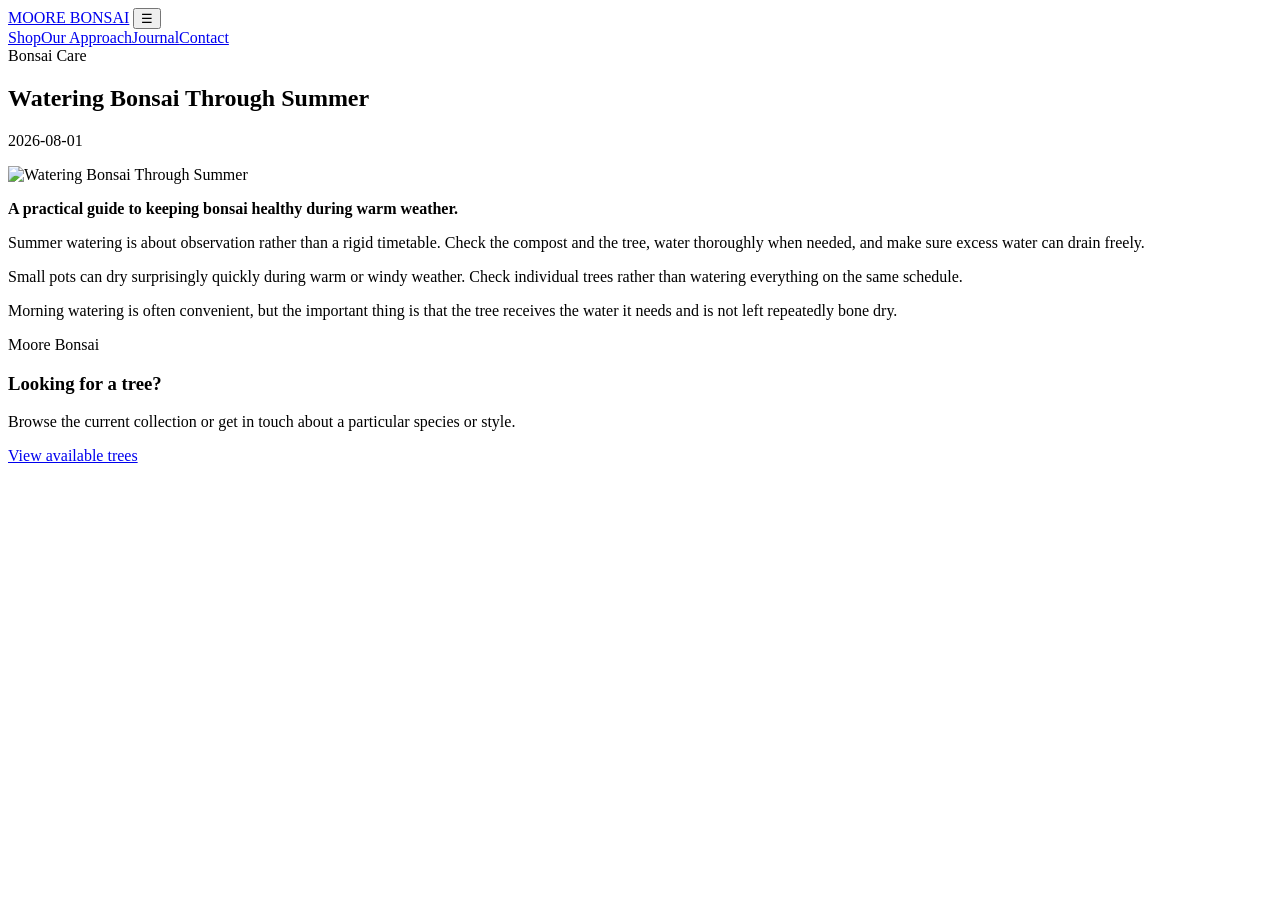
==== journal/watering-bonsai-through-summer/index.html @ 05f0d4b0 "Add files via upload" ====
<!doctype html><html lang="en-GB"><head>
<meta charset="utf-8"><meta name="viewport" content="width=device-width,initial-scale=1">
<title>Watering Bonsai Through Summer | Moore Bonsai</title><meta name="description" content="Practical UK bonsai watering advice for warm summer weather, including checking moisture, thorough watering and avoiding dry roots.">
<meta name="robots" content="index,follow"><link rel="canonical" href="../../journal/watering-bonsai-through-summer/">
<meta property="og:title" content="Watering Bonsai Through Summer | Moore Bonsai"><meta property="og:description" content="Practical UK bonsai watering advice for warm summer weather, including checking moisture, thorough watering and avoiding dry roots."><meta property="og:type" content="article"><meta property="og:image" content="../../images/journal/watering-bonsai.jpg">
<link rel="stylesheet" href="../css/style.css"><link rel="preconnect" href="https://fonts.googleapis.com"><link rel="preconnect" href="https://fonts.gstatic.com" crossorigin>
<link href="https://fonts.googleapis.com/css2?family=Cormorant+Garamond:wght@500;600;700&family=DM+Sans:wght@400;500;600&display=swap" rel="stylesheet">
<script type="application/ld+json">{"@context":"https://schema.org","@type":"Article","headline":"Watering Bonsai Through Summer","description":"A practical guide to keeping bonsai healthy during warm weather.","datePublished":"2026-08-01","image":["../../images/journal/watering-bonsai.jpg"],"author":{"@type":"Organization","name":"Moore Bonsai"}}</script>
</head><body><nav class="nav"><div class="wrap nav-in">
<a class="brand" href="../../">MOORE BONSAI</a>
<button class="menu" aria-label="Open menu">☰</button>
<div class="links"><a href="../../shop.html">Shop</a><a href="../../about.html">Our Approach</a><a href="../../journal.html">Journal</a><a href="../../contact.html">Contact</a></div>
</div></nav><main class="article"><div class="wrap article-layout"><article>
<div class="eyebrow">Bonsai Care</div><h1>Watering Bonsai Through Summer</h1><p class="muted">2026-08-01</p>
<img src="../../images/journal/watering-bonsai.jpg" alt="Watering Bonsai Through Summer"><div class="article-content"><p><strong>A practical guide to keeping bonsai healthy during warm weather.</strong></p><p>Summer watering is about observation rather than a rigid timetable. Check the compost and the tree, water thoroughly when needed, and make sure excess water can drain freely.</p><p>Small pots can dry surprisingly quickly during warm or windy weather. Check individual trees rather than watering everything on the same schedule.</p><p>Morning watering is often convenient, but the important thing is that the tree receives the water it needs and is not left repeatedly bone dry.</p></div>
</article><aside><div class="panel"><div class="eyebrow">Moore Bonsai</div><h3>Looking for a tree?</h3><p>Browse the current collection or get in touch about a particular species or style.</p><a class="btn" href="../../shop.html">View available trees</a></div></aside></div></main><script src="../../js/app.js"></script></body></html>
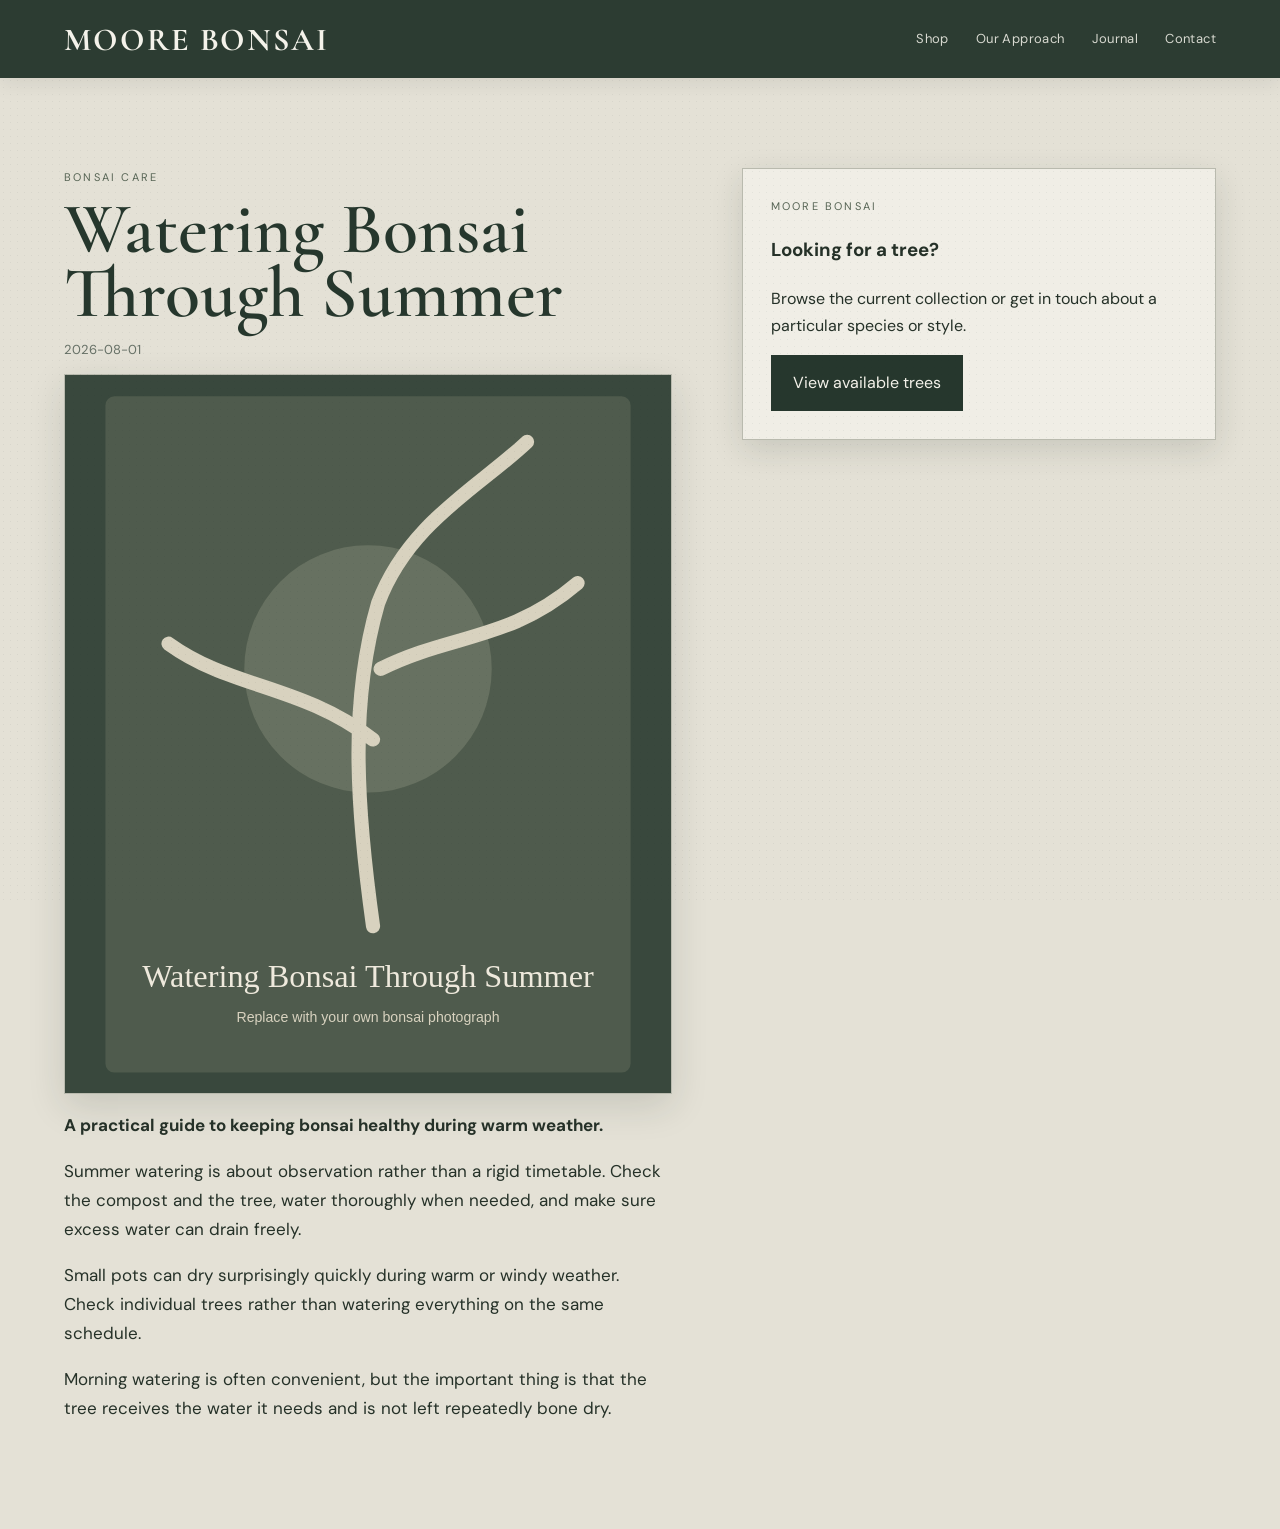
==== commit c6d7797b: "Add files via upload new version test for optimisation" ====
--- a/journal/watering-bonsai-through-summer/index.html
+++ b/journal/watering-bonsai-through-summer/index.html
@@ -2,15 +2,15 @@
 <meta charset="utf-8"><meta name="viewport" content="width=device-width,initial-scale=1">
 <title>Watering Bonsai Through Summer | Moore Bonsai</title><meta name="description" content="Practical UK bonsai watering advice for warm summer weather, including checking moisture, thorough watering and avoiding dry roots.">
 <meta name="robots" content="index,follow"><link rel="canonical" href="../../journal/watering-bonsai-through-summer/">
-<meta property="og:title" content="Watering Bonsai Through Summer | Moore Bonsai"><meta property="og:description" content="Practical UK bonsai watering advice for warm summer weather, including checking moisture, thorough watering and avoiding dry roots."><meta property="og:type" content="article"><meta property="og:image" content="../../images/journal/watering-bonsai.jpg">
-<link rel="stylesheet" href="../css/style.css"><link rel="preconnect" href="https://fonts.googleapis.com"><link rel="preconnect" href="https://fonts.gstatic.com" crossorigin>
+<meta property="og:title" content="Watering Bonsai Through Summer | Moore Bonsai"><meta property="og:description" content="Practical UK bonsai watering advice for warm summer weather, including checking moisture, thorough watering and avoiding dry roots."><meta property="og:type" content="article"><meta property="og:image" content="../../images/journal/watering-bonsai.svg">
+<link rel="stylesheet" href="../../css/style.css"><link rel="preconnect" href="https://fonts.googleapis.com"><link rel="preconnect" href="https://fonts.gstatic.com" crossorigin>
 <link href="https://fonts.googleapis.com/css2?family=Cormorant+Garamond:wght@500;600;700&family=DM+Sans:wght@400;500;600&display=swap" rel="stylesheet">
-<script type="application/ld+json">{"@context":"https://schema.org","@type":"Article","headline":"Watering Bonsai Through Summer","description":"A practical guide to keeping bonsai healthy during warm weather.","datePublished":"2026-08-01","image":["../../images/journal/watering-bonsai.jpg"],"author":{"@type":"Organization","name":"Moore Bonsai"}}</script>
+<script type="application/ld+json">{"@context":"https://schema.org","@type":"Article","headline":"Watering Bonsai Through Summer","description":"A practical guide to keeping bonsai healthy during warm weather.","datePublished":"2026-08-01","image":["../../images/journal/watering-bonsai.svg"],"author":{"@type":"Organization","name":"Moore Bonsai"}}</script>
 </head><body><nav class="nav"><div class="wrap nav-in">
 <a class="brand" href="../../">MOORE BONSAI</a>
 <button class="menu" aria-label="Open menu">☰</button>
 <div class="links"><a href="../../shop.html">Shop</a><a href="../../about.html">Our Approach</a><a href="../../journal.html">Journal</a><a href="../../contact.html">Contact</a></div>
 </div></nav><main class="article"><div class="wrap article-layout"><article>
 <div class="eyebrow">Bonsai Care</div><h1>Watering Bonsai Through Summer</h1><p class="muted">2026-08-01</p>
-<img src="../../images/journal/watering-bonsai.jpg" alt="Watering Bonsai Through Summer"><div class="article-content"><p><strong>A practical guide to keeping bonsai healthy during warm weather.</strong></p><p>Summer watering is about observation rather than a rigid timetable. Check the compost and the tree, water thoroughly when needed, and make sure excess water can drain freely.</p><p>Small pots can dry surprisingly quickly during warm or windy weather. Check individual trees rather than watering everything on the same schedule.</p><p>Morning watering is often convenient, but the important thing is that the tree receives the water it needs and is not left repeatedly bone dry.</p></div>
+<img src="../../images/journal/watering-bonsai.svg" alt="Watering Bonsai Through Summer"><div class="article-content"><p><strong>A practical guide to keeping bonsai healthy during warm weather.</strong></p><p>Summer watering is about observation rather than a rigid timetable. Check the compost and the tree, water thoroughly when needed, and make sure excess water can drain freely.</p><p>Small pots can dry surprisingly quickly during warm or windy weather. Check individual trees rather than watering everything on the same schedule.</p><p>Morning watering is often convenient, but the important thing is that the tree receives the water it needs and is not left repeatedly bone dry.</p></div>
 </article><aside><div class="panel"><div class="eyebrow">Moore Bonsai</div><h3>Looking for a tree?</h3><p>Browse the current collection or get in touch about a particular species or style.</p><a class="btn" href="../../shop.html">View available trees</a></div></aside></div></main><script src="../../js/app.js"></script></body></html>
--- a/css/style.css
+++ b/css/style.css
@@ -0,0 +1 @@
+:root{--forest:#26372d;--forest2:#31453a;--moss:#566454;--khaki:#8a8a72;--sage:#a8ad9c;--cream:#d9d5c5;--paper:#e4e1d6;--paper2:#d6d5c9;--ink:#253128;--muted:#667066;--line:#b9baae;--white:#f4f2ea;--shadow:rgba(31,43,35,.14)}*{box-sizing:border-box}html{scroll-behavior:smooth}body{margin:0;background:var(--paper);color:var(--ink);font:400 16px/1.7 "DM Sans",sans-serif}body:before{content:"";position:fixed;inset:0;pointer-events:none;opacity:.06;background-image:radial-gradient(#26372d .7px,transparent .7px);background-size:7px 7px}a{text-decoration:none;color:inherit}img{max-width:100%;display:block}.wrap{width:min(1180px,90vw);margin:auto}.nav{position:sticky;top:0;z-index:20;background:rgba(38,55,45,.97);color:var(--white);box-shadow:0 5px 20px rgba(0,0,0,.08)}.nav-in{height:78px;display:flex;align-items:center;justify-content:space-between}.brand{font:700 32px "Cormorant Garamond";letter-spacing:.06em}.links{display:flex;gap:27px;font-size:13px;letter-spacing:.03em}.links a{opacity:.86}.links a:hover{opacity:1;color:var(--cream)}.menu{display:none;border:0;background:none;color:var(--white);font-size:22px}.hero{min-height:78vh;background:linear-gradient(90deg,rgba(20,35,27,.92),rgba(38,55,45,.35)),url("../images/products/japanese-black-pine.svg") center/cover;color:var(--white);display:flex;align-items:end}.hero-in{padding:120px 0 85px;max-width:800px}.eyebrow{text-transform:uppercase;letter-spacing:.2em;font-size:11px;color:var(--moss)}.hero .eyebrow{color:var(--cream)}.hero h1{font:600 clamp(58px,8vw,108px)/.84 "Cormorant Garamond";margin:18px 0 24px}.hero p{font-size:18px;max-width:580px;color:#eeeadd}.hero-actions{display:flex;gap:22px;align-items:center;flex-wrap:wrap}.btn{display:inline-block;padding:13px 21px;background:var(--forest);color:var(--white);border:1px solid var(--forest);cursor:pointer;transition:.2s}.btn:hover{background:var(--forest2);transform:translateY(-1px)}.btn.alt{background:var(--cream);color:var(--forest);border-color:var(--cream)}.text-link{border-bottom:1px solid #ffffff88;padding-bottom:3px}section{padding:95px 0}.head{display:flex;justify-content:space-between;gap:30px;align-items:end;margin-bottom:40px}.head h2,.article h1{font:600 60px/.9 "Cormorant Garamond";margin:10px 0;color:var(--forest)}.head p{max-width:480px;color:var(--muted)}.grid{display:grid;grid-template-columns:repeat(3,1fr);gap:22px}.product{background:rgba(244,242,234,.72);border:1px solid var(--line);transition:transform .25s,box-shadow .25s;overflow:hidden}.product:hover{transform:translateY(-4px);box-shadow:0 18px 40px var(--shadow)}.product img{width:100%;aspect-ratio:4/5;object-fit:cover;background:var(--sage)}.body{padding:21px}.body h3{font:600 30px "Cormorant Garamond";margin:7px 0;color:var(--forest)}.body h3 a:hover{color:var(--moss)}.muted{color:var(--muted);font-size:13px}.price{font-weight:600;color:var(--forest);margin:13px 0}.story{background:var(--forest);color:var(--white)}.story .eyebrow{color:var(--cream)}.story-grid{display:grid;grid-template-columns:1fr 1fr;gap:70px;align-items:center}.story-img{min-height:600px;background:url("../images/products/shimpaku-juniper.svg") center/cover}.story h2{font:600 64px/.92 "Cormorant Garamond";margin:15px 0 25px;color:var(--white)}.story p{color:#d8ded7}.gallery{display:grid;grid-template-columns:1.2fr .8fr .9fr;grid-auto-rows:230px;gap:10px}.gallery img{width:100%;height:100%;object-fit:cover}.tall{grid-row:span 2}.wide{grid-column:span 2}.article{padding:90px 0}.article-layout{display:grid;grid-template-columns:1fr .78fr;gap:70px;align-items:start}.article-layout>div>img,.article-layout article>img{width:100%;max-height:720px;object-fit:cover;border:1px solid var(--line);box-shadow:0 12px 35px var(--shadow)}.article-layout h1{font-size:72px}.article-content{font-size:17px}.panel{background:rgba(244,242,234,.8);border:1px solid var(--line);padding:28px;box-shadow:0 10px 30px var(--shadow)}.contact-grid{display:grid;grid-template-columns:.8fr 1.2fr;gap:80px}.form{display:grid;gap:12px}.form input,.form textarea,.form select{padding:14px;border:1px solid var(--line);background:rgba(244,242,234,.85);color:var(--ink);font:inherit}.form textarea{min-height:180px}.note{font-size:13px;color:var(--muted)}.filters{display:flex;gap:8px;align-items:center;flex-wrap:wrap;margin-bottom:28px}.filter,.filters select{padding:10px 14px;border:1px solid var(--line);background:rgba(244,242,234,.8);color:var(--ink);cursor:pointer;font:inherit}.filter.active{background:var(--forest);color:var(--white);border-color:var(--forest)}.breadcrumb{font-size:12px;color:var(--muted);margin-bottom:20px}.detail-meta{display:grid;grid-template-columns:repeat(2,1fr);gap:10px;margin:25px 0}.meta-box{background:var(--paper2);border:1px solid var(--line);padding:13px}.meta-box strong{display:block;color:var(--forest)}@media(max-width:800px){.links{display:none}.menu{display:block}.nav-in.open .links{display:flex;position:absolute;top:78px;left:0;right:0;background:var(--forest);padding:20px;flex-direction:column;border-bottom:1px solid #ffffff22}.grid,.story-grid,.contact-grid,.article-layout{grid-template-columns:1fr}.head{display:block}.head h2,.article h1{font-size:50px;margin-bottom:20px}.gallery{grid-template-columns:1fr 1fr}.wide{grid-column:span 2}.hero{min-height:72vh}.hero-in{padding:90px 0 65px}.article-layout{gap:35px}.article-layout h1{font-size:56px}}
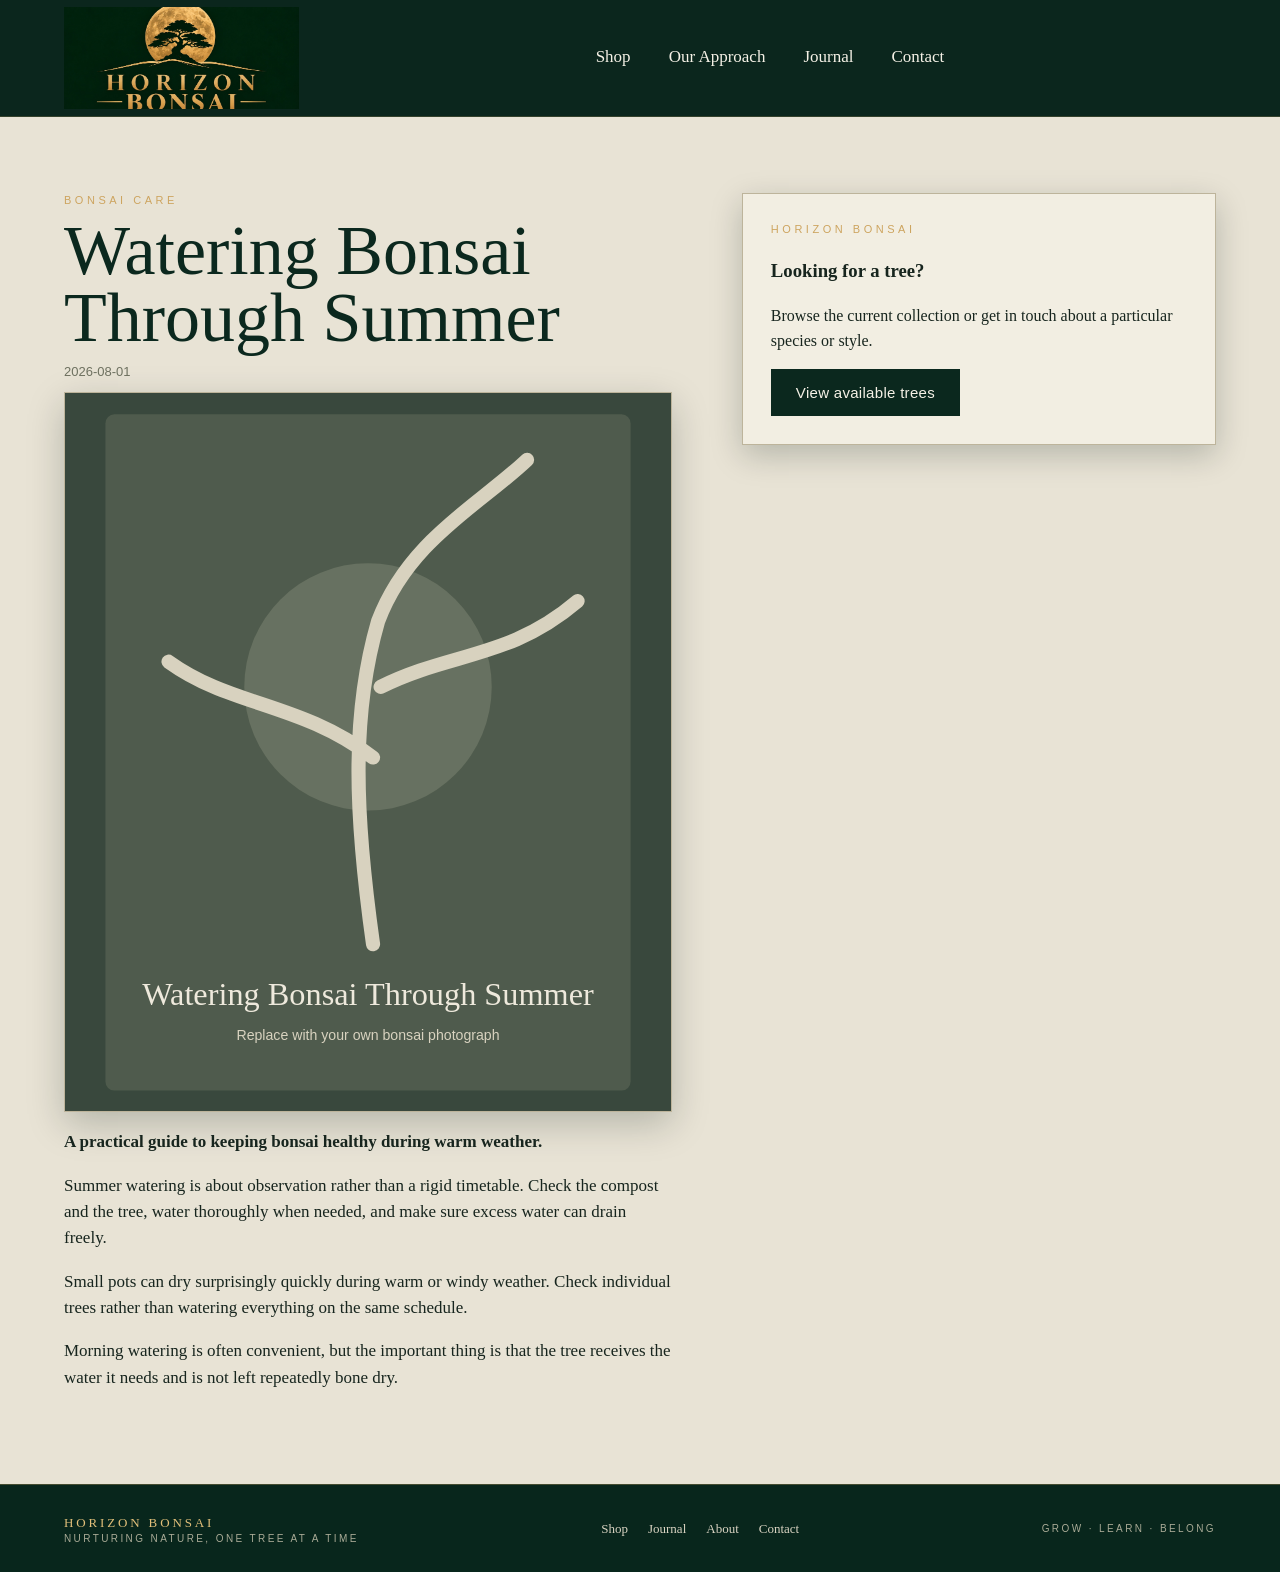
==== commit 13621a61: "Horizon Bonsai Update changing over to new branding and images" ====
--- a/journal/watering-bonsai-through-summer/index.html
+++ b/journal/watering-bonsai-through-summer/index.html
@@ -1,16 +1,17 @@
 <!doctype html><html lang="en-GB"><head>
 <meta charset="utf-8"><meta name="viewport" content="width=device-width,initial-scale=1">
-<title>Watering Bonsai Through Summer | Moore Bonsai</title><meta name="description" content="Practical UK bonsai watering advice for warm summer weather, including checking moisture, thorough watering and avoiding dry roots.">
+<title>Watering Bonsai Through Summer | Horizon Bonsai</title><meta name="description" content="Practical UK bonsai watering advice for warm summer weather, including checking moisture, thorough watering and avoiding dry roots.">
 <meta name="robots" content="index,follow"><link rel="canonical" href="../../journal/watering-bonsai-through-summer/">
-<meta property="og:title" content="Watering Bonsai Through Summer | Moore Bonsai"><meta property="og:description" content="Practical UK bonsai watering advice for warm summer weather, including checking moisture, thorough watering and avoiding dry roots."><meta property="og:type" content="article"><meta property="og:image" content="../../images/journal/watering-bonsai.svg">
+<meta property="og:title" content="Watering Bonsai Through Summer | Horizon Bonsai"><meta property="og:description" content="Practical UK bonsai watering advice for warm summer weather, including checking moisture, thorough watering and avoiding dry roots."><meta property="og:type" content="article"><meta property="og:image" content="../../images/journal/watering-bonsai.svg">
 <link rel="stylesheet" href="../../css/style.css"><link rel="preconnect" href="https://fonts.googleapis.com"><link rel="preconnect" href="https://fonts.gstatic.com" crossorigin>
 <link href="https://fonts.googleapis.com/css2?family=Cormorant+Garamond:wght@500;600;700&family=DM+Sans:wght@400;500;600&display=swap" rel="stylesheet">
-<script type="application/ld+json">{"@context":"https://schema.org","@type":"Article","headline":"Watering Bonsai Through Summer","description":"A practical guide to keeping bonsai healthy during warm weather.","datePublished":"2026-08-01","image":["../../images/journal/watering-bonsai.svg"],"author":{"@type":"Organization","name":"Moore Bonsai"}}</script>
+<script type="application/ld+json">{"@context":"https://schema.org","@type":"Article","headline":"Watering Bonsai Through Summer","description":"A practical guide to keeping bonsai healthy during warm weather.","datePublished":"2026-08-01","image":["../../images/journal/watering-bonsai.svg"],"author":{"@type":"Organization","name":"Horizon Bonsai"}}</script>
+<link rel="icon" type="image/jpeg" href="../../images/horizon-bonsai-logo.jpg">
 </head><body><nav class="nav"><div class="wrap nav-in">
-<a class="brand" href="../../">MOORE BONSAI</a>
+<a class="brand" href="../../"><img src="../../images/horizon-bonsai-logo.jpg" alt="Horizon Bonsai"></a>
 <button class="menu" aria-label="Open menu">☰</button>
 <div class="links"><a href="../../shop.html">Shop</a><a href="../../about.html">Our Approach</a><a href="../../journal.html">Journal</a><a href="../../contact.html">Contact</a></div>
 </div></nav><main class="article"><div class="wrap article-layout"><article>
 <div class="eyebrow">Bonsai Care</div><h1>Watering Bonsai Through Summer</h1><p class="muted">2026-08-01</p>
 <img src="../../images/journal/watering-bonsai.svg" alt="Watering Bonsai Through Summer"><div class="article-content"><p><strong>A practical guide to keeping bonsai healthy during warm weather.</strong></p><p>Summer watering is about observation rather than a rigid timetable. Check the compost and the tree, water thoroughly when needed, and make sure excess water can drain freely.</p><p>Small pots can dry surprisingly quickly during warm or windy weather. Check individual trees rather than watering everything on the same schedule.</p><p>Morning watering is often convenient, but the important thing is that the tree receives the water it needs and is not left repeatedly bone dry.</p></div>
-</article><aside><div class="panel"><div class="eyebrow">Moore Bonsai</div><h3>Looking for a tree?</h3><p>Browse the current collection or get in touch about a particular species or style.</p><a class="btn" href="../../shop.html">View available trees</a></div></aside></div></main><script src="../../js/app.js"></script></body></html>+</article><aside><div class="panel"><div class="eyebrow">Horizon Bonsai</div><h3>Looking for a tree?</h3><p>Browse the current collection or get in touch about a particular species or style.</p><a class="btn" href="../../shop.html">View available trees</a></div></aside></div></main><script src="../../js/app.js"></script><footer class="footer"><div class="wrap footer-in"><div><div class="footer-brand">HORIZON BONSAI</div><div class="footer-tag">NURTURING NATURE, ONE TREE AT A TIME</div></div><div class="footer-links"><a href="../../shop.html">Shop</a><a href="../../journal.html">Journal</a><a href="../../about.html">About</a><a href="../../contact.html">Contact</a></div><div class="footer-tag">GROW · LEARN · BELONG</div></div></footer></body></html>
--- a/css/style.css
+++ b/css/style.css
@@ -1 +1,10 @@
-:root{--forest:#26372d;--forest2:#31453a;--moss:#566454;--khaki:#8a8a72;--sage:#a8ad9c;--cream:#d9d5c5;--paper:#e4e1d6;--paper2:#d6d5c9;--ink:#253128;--muted:#667066;--line:#b9baae;--white:#f4f2ea;--shadow:rgba(31,43,35,.14)}*{box-sizing:border-box}html{scroll-behavior:smooth}body{margin:0;background:var(--paper);color:var(--ink);font:400 16px/1.7 "DM Sans",sans-serif}body:before{content:"";position:fixed;inset:0;pointer-events:none;opacity:.06;background-image:radial-gradient(#26372d .7px,transparent .7px);background-size:7px 7px}a{text-decoration:none;color:inherit}img{max-width:100%;display:block}.wrap{width:min(1180px,90vw);margin:auto}.nav{position:sticky;top:0;z-index:20;background:rgba(38,55,45,.97);color:var(--white);box-shadow:0 5px 20px rgba(0,0,0,.08)}.nav-in{height:78px;display:flex;align-items:center;justify-content:space-between}.brand{font:700 32px "Cormorant Garamond";letter-spacing:.06em}.links{display:flex;gap:27px;font-size:13px;letter-spacing:.03em}.links a{opacity:.86}.links a:hover{opacity:1;color:var(--cream)}.menu{display:none;border:0;background:none;color:var(--white);font-size:22px}.hero{min-height:78vh;background:linear-gradient(90deg,rgba(20,35,27,.92),rgba(38,55,45,.35)),url("../images/products/japanese-black-pine.svg") center/cover;color:var(--white);display:flex;align-items:end}.hero-in{padding:120px 0 85px;max-width:800px}.eyebrow{text-transform:uppercase;letter-spacing:.2em;font-size:11px;color:var(--moss)}.hero .eyebrow{color:var(--cream)}.hero h1{font:600 clamp(58px,8vw,108px)/.84 "Cormorant Garamond";margin:18px 0 24px}.hero p{font-size:18px;max-width:580px;color:#eeeadd}.hero-actions{display:flex;gap:22px;align-items:center;flex-wrap:wrap}.btn{display:inline-block;padding:13px 21px;background:var(--forest);color:var(--white);border:1px solid var(--forest);cursor:pointer;transition:.2s}.btn:hover{background:var(--forest2);transform:translateY(-1px)}.btn.alt{background:var(--cream);color:var(--forest);border-color:var(--cream)}.text-link{border-bottom:1px solid #ffffff88;padding-bottom:3px}section{padding:95px 0}.head{display:flex;justify-content:space-between;gap:30px;align-items:end;margin-bottom:40px}.head h2,.article h1{font:600 60px/.9 "Cormorant Garamond";margin:10px 0;color:var(--forest)}.head p{max-width:480px;color:var(--muted)}.grid{display:grid;grid-template-columns:repeat(3,1fr);gap:22px}.product{background:rgba(244,242,234,.72);border:1px solid var(--line);transition:transform .25s,box-shadow .25s;overflow:hidden}.product:hover{transform:translateY(-4px);box-shadow:0 18px 40px var(--shadow)}.product img{width:100%;aspect-ratio:4/5;object-fit:cover;background:var(--sage)}.body{padding:21px}.body h3{font:600 30px "Cormorant Garamond";margin:7px 0;color:var(--forest)}.body h3 a:hover{color:var(--moss)}.muted{color:var(--muted);font-size:13px}.price{font-weight:600;color:var(--forest);margin:13px 0}.story{background:var(--forest);color:var(--white)}.story .eyebrow{color:var(--cream)}.story-grid{display:grid;grid-template-columns:1fr 1fr;gap:70px;align-items:center}.story-img{min-height:600px;background:url("../images/products/shimpaku-juniper.svg") center/cover}.story h2{font:600 64px/.92 "Cormorant Garamond";margin:15px 0 25px;color:var(--white)}.story p{color:#d8ded7}.gallery{display:grid;grid-template-columns:1.2fr .8fr .9fr;grid-auto-rows:230px;gap:10px}.gallery img{width:100%;height:100%;object-fit:cover}.tall{grid-row:span 2}.wide{grid-column:span 2}.article{padding:90px 0}.article-layout{display:grid;grid-template-columns:1fr .78fr;gap:70px;align-items:start}.article-layout>div>img,.article-layout article>img{width:100%;max-height:720px;object-fit:cover;border:1px solid var(--line);box-shadow:0 12px 35px var(--shadow)}.article-layout h1{font-size:72px}.article-content{font-size:17px}.panel{background:rgba(244,242,234,.8);border:1px solid var(--line);padding:28px;box-shadow:0 10px 30px var(--shadow)}.contact-grid{display:grid;grid-template-columns:.8fr 1.2fr;gap:80px}.form{display:grid;gap:12px}.form input,.form textarea,.form select{padding:14px;border:1px solid var(--line);background:rgba(244,242,234,.85);color:var(--ink);font:inherit}.form textarea{min-height:180px}.note{font-size:13px;color:var(--muted)}.filters{display:flex;gap:8px;align-items:center;flex-wrap:wrap;margin-bottom:28px}.filter,.filters select{padding:10px 14px;border:1px solid var(--line);background:rgba(244,242,234,.8);color:var(--ink);cursor:pointer;font:inherit}.filter.active{background:var(--forest);color:var(--white);border-color:var(--forest)}.breadcrumb{font-size:12px;color:var(--muted);margin-bottom:20px}.detail-meta{display:grid;grid-template-columns:repeat(2,1fr);gap:10px;margin:25px 0}.meta-box{background:var(--paper2);border:1px solid var(--line);padding:13px}.meta-box strong{display:block;color:var(--forest)}@media(max-width:800px){.links{display:none}.menu{display:block}.nav-in.open .links{display:flex;position:absolute;top:78px;left:0;right:0;background:var(--forest);padding:20px;flex-direction:column;border-bottom:1px solid #ffffff22}.grid,.story-grid,.contact-grid,.article-layout{grid-template-columns:1fr}.head{display:block}.head h2,.article h1{font-size:50px;margin-bottom:20px}.gallery{grid-template-columns:1fr 1fr}.wide{grid-column:span 2}.hero{min-height:72vh}.hero-in{padding:90px 0 65px}.article-layout{gap:35px}.article-layout h1{font-size:56px}}+:root{--green:#0b281e;--green2:#123629;--green3:#244536;--gold:#cda45f;--gold2:#e1bf7a;--paper:#e8e3d5;--paper2:#dcd5c3;--ink:#17251e;--muted:#6d705f;--line:#bdb49b;--white:#f5f1e6;--shadow:rgba(6,25,18,.22)}
+*{box-sizing:border-box}html{scroll-behavior:smooth}body{margin:0;background:var(--paper);color:var(--ink);font:400 16px/1.55 Georgia,"Times New Roman",serif}body:before{content:"";position:fixed;inset:0;pointer-events:none;opacity:.07;background-image:radial-gradient(#173428 .6px,transparent .6px);background-size:6px 6px}a{text-decoration:none;color:inherit}img{max-width:100%;display:block}.wrap{width:min(1360px,90vw);margin:auto}.eyebrow{text-transform:uppercase;letter-spacing:.32em;font:500 11px/1.4 Arial,sans-serif;color:var(--gold)}
+.nav{position:sticky;top:0;z-index:30;background:rgba(8,35,26,.985);color:var(--white);border-bottom:1px solid rgba(205,164,95,.22)}.nav-in{min-height:116px;display:grid;grid-template-columns:260px 1fr auto;gap:38px;align-items:center}.brand{display:flex;align-items:center}.brand img{width:235px;height:102px;object-fit:cover;object-position:center;border:0}.links{display:flex;justify-content:center;gap:38px;align-items:center;font-size:17px}.links a{padding:12px 0;border-bottom:2px solid transparent}.links a:hover,.links a.active{color:var(--gold2);border-color:var(--gold2)}.nav-cta{border:1px solid var(--gold);padding:13px 23px;color:var(--white)}.nav-cta:hover{background:var(--gold);color:var(--green)}.menu{display:none;border:0;background:none;color:var(--white);font-size:26px}
+.hero{background:var(--green);color:var(--white);min-height:560px;position:relative;overflow:hidden}.hero:before{content:"";position:absolute;left:-90px;top:-80px;width:430px;height:430px;background:radial-gradient(circle,rgba(117,139,96,.20),transparent 68%);filter:blur(10px)}.hero-grid{width:min(1536px,100%);margin:auto;display:grid;grid-template-columns:47% 53%;min-height:560px}.hero-copy{padding:66px max(6vw,55px) 55px;align-self:center}.hero h1{font:500 clamp(55px,5vw,82px)/.92 Georgia,serif;letter-spacing:-.025em;margin:22px 0}.hero p{font-size:20px;line-height:1.5;max-width:650px;color:#ded9ca}.hero-actions{display:flex;gap:25px;align-items:center;margin:28px 0 34px;flex-wrap:wrap}.btn{display:inline-block;padding:14px 24px;background:var(--green);color:var(--white);border:1px solid var(--green);font:500 15px Arial,sans-serif;letter-spacing:.02em;cursor:pointer;transition:.2s}.btn:hover{transform:translateY(-2px);background:var(--green2)}.btn.gold{background:var(--gold);border-color:var(--gold);color:var(--green);font-family:Georgia,serif;font-size:17px}.btn.outline{background:transparent;border-color:var(--gold);color:var(--white)}.text-link{border-bottom:1px solid var(--gold);padding-bottom:4px}.hero-features{display:flex;gap:32px;color:#c8c4b4;font-size:14px}.hero-features span:before{content:"◆";color:var(--gold);font-size:9px;margin-right:9px}.hero-photo{background:linear-gradient(90deg,var(--green),transparent 28%),url('../images/horizon-hero.jpg') center/cover;min-height:560px;position:relative}.hero-quote{position:absolute;right:7%;bottom:48px;font-size:19px;font-style:italic;color:#e7dfcc;border-bottom:1px solid var(--gold);padding:0 0 20px 0}
+.quicklinks{background:var(--paper);border-bottom:1px solid var(--line)}.quick-grid{display:grid;grid-template-columns:repeat(4,1fr)}.quick-card{padding:34px 34px 31px;border-right:1px solid var(--line);min-height:210px}.quick-card:last-child{border-right:0}.quick-icon{font-size:32px;color:#667257}.quick-card h3{font-size:21px;margin:10px 0 6px}.quick-card p{margin:0 0 12px;color:#454c42}.quick-card a{border-bottom:1px solid #918667;padding-bottom:4px}
+section{padding:86px 0}.head{display:flex;justify-content:space-between;gap:30px;align-items:end;margin-bottom:38px}.head h1,.head h2,.article h1{font:500 58px/.95 Georgia,serif;margin:10px 0;color:var(--green)}.head p{max-width:500px;color:var(--muted)}.grid{display:grid;grid-template-columns:repeat(3,1fr);gap:22px}.product{background:rgba(245,241,230,.72);border:1px solid var(--line);transition:.25s;overflow:hidden}.product:hover{transform:translateY(-4px);box-shadow:0 18px 40px var(--shadow)}.product img{width:100%;aspect-ratio:4/5;object-fit:cover;background:#9ca38d}.body{padding:21px}.body h3{font:500 30px Georgia,serif;margin:7px 0;color:var(--green)}.muted{color:var(--muted);font:13px Arial,sans-serif}.price{font-weight:700;color:var(--green);margin:13px 0;font-family:Arial,sans-serif}.story{background:var(--green);color:var(--white)}.story .eyebrow{color:var(--gold2)}.story-grid{display:grid;grid-template-columns:1fr 1fr;gap:70px;align-items:center}.story-img{min-height:560px;background:url('../images/products/shimpaku-juniper.svg') center/cover;border:1px solid rgba(205,164,95,.25)}.story h2{font:500 62px/.95 Georgia,serif;margin:15px 0 25px;color:var(--white)}.story p{color:#d7d8cc}.gallery{display:grid;grid-template-columns:1.2fr .8fr .9fr;grid-auto-rows:230px;gap:10px}.gallery img{width:100%;height:100%;object-fit:cover}.tall{grid-row:span 2}.wide{grid-column:span 2}
+.article{padding:76px 0}.article-layout{display:grid;grid-template-columns:1fr .78fr;gap:70px;align-items:start}.article-layout>div>img,.article-layout article>img{width:100%;max-height:720px;object-fit:cover;border:1px solid var(--line);box-shadow:0 12px 35px var(--shadow)}.article-layout h1{font-size:70px}.article-content{font-size:17px}.panel{background:rgba(245,241,230,.82);border:1px solid var(--line);padding:28px;box-shadow:0 10px 30px var(--shadow)}.contact-grid{display:grid;grid-template-columns:.8fr 1.2fr;gap:80px}.form{display:grid;gap:12px}.form input,.form textarea,.form select{padding:14px;border:1px solid var(--line);background:rgba(245,241,230,.88);color:var(--ink);font:inherit}.form textarea{min-height:180px}.note{font-size:13px;color:var(--muted)}.filters{display:flex;gap:8px;align-items:center;flex-wrap:wrap;margin-bottom:28px}.filter,.filters select{padding:10px 14px;border:1px solid var(--line);background:rgba(245,241,230,.85);color:var(--ink);cursor:pointer;font:inherit}.filter.active{background:var(--green);color:var(--white);border-color:var(--green)}.breadcrumb{font-size:12px;color:var(--muted);margin-bottom:20px}.detail-meta{display:grid;grid-template-columns:repeat(2,1fr);gap:10px;margin:25px 0}.meta-box{background:var(--paper2);border:1px solid var(--line);padding:13px}.meta-box strong{display:block;color:var(--green)}
+.footer{background:#08261c;color:#d9d3c2;border-top:1px solid rgba(205,164,95,.3);padding:28px 0}.footer-in{display:flex;justify-content:space-between;align-items:center;gap:25px}.footer-brand{letter-spacing:.22em;color:var(--gold2);font-size:13px}.footer-tag{font:10px Arial,sans-serif;letter-spacing:.24em;color:#a9aa96}.footer-links{display:flex;gap:20px;font-size:13px}
+@media(max-width:980px){.nav-in{grid-template-columns:190px 1fr auto;min-height:92px}.brand img{width:175px;height:76px}.links{gap:18px}.nav-cta{display:none}.hero-grid{grid-template-columns:1fr}.hero-photo{min-height:430px}.quick-grid{grid-template-columns:1fr 1fr}.quick-card:nth-child(2){border-right:0}.grid{grid-template-columns:repeat(2,1fr)}}
+@media(max-width:720px){.nav-in{display:flex;min-height:82px}.brand img{width:150px;height:66px}.links{display:none}.menu{display:block;margin-left:auto}.nav-in.open .links{display:flex;position:absolute;top:82px;left:0;right:0;background:var(--green);padding:20px 5vw;flex-direction:column;align-items:flex-start;border-bottom:1px solid rgba(205,164,95,.3)}.hero-copy{padding:55px 6vw}.hero h1{font-size:54px}.hero-features{flex-direction:column;gap:8px}.hero-photo{min-height:350px}.quick-grid,.grid,.story-grid,.contact-grid,.article-layout{grid-template-columns:1fr}.quick-card{border-right:0;border-bottom:1px solid var(--line)}.head{display:block}.head h1,.head h2,.article h1{font-size:46px;margin-bottom:20px}.gallery{grid-template-columns:1fr 1fr}.wide{grid-column:span 2}.article-layout{gap:35px}.footer-in{align-items:flex-start;flex-direction:column}}
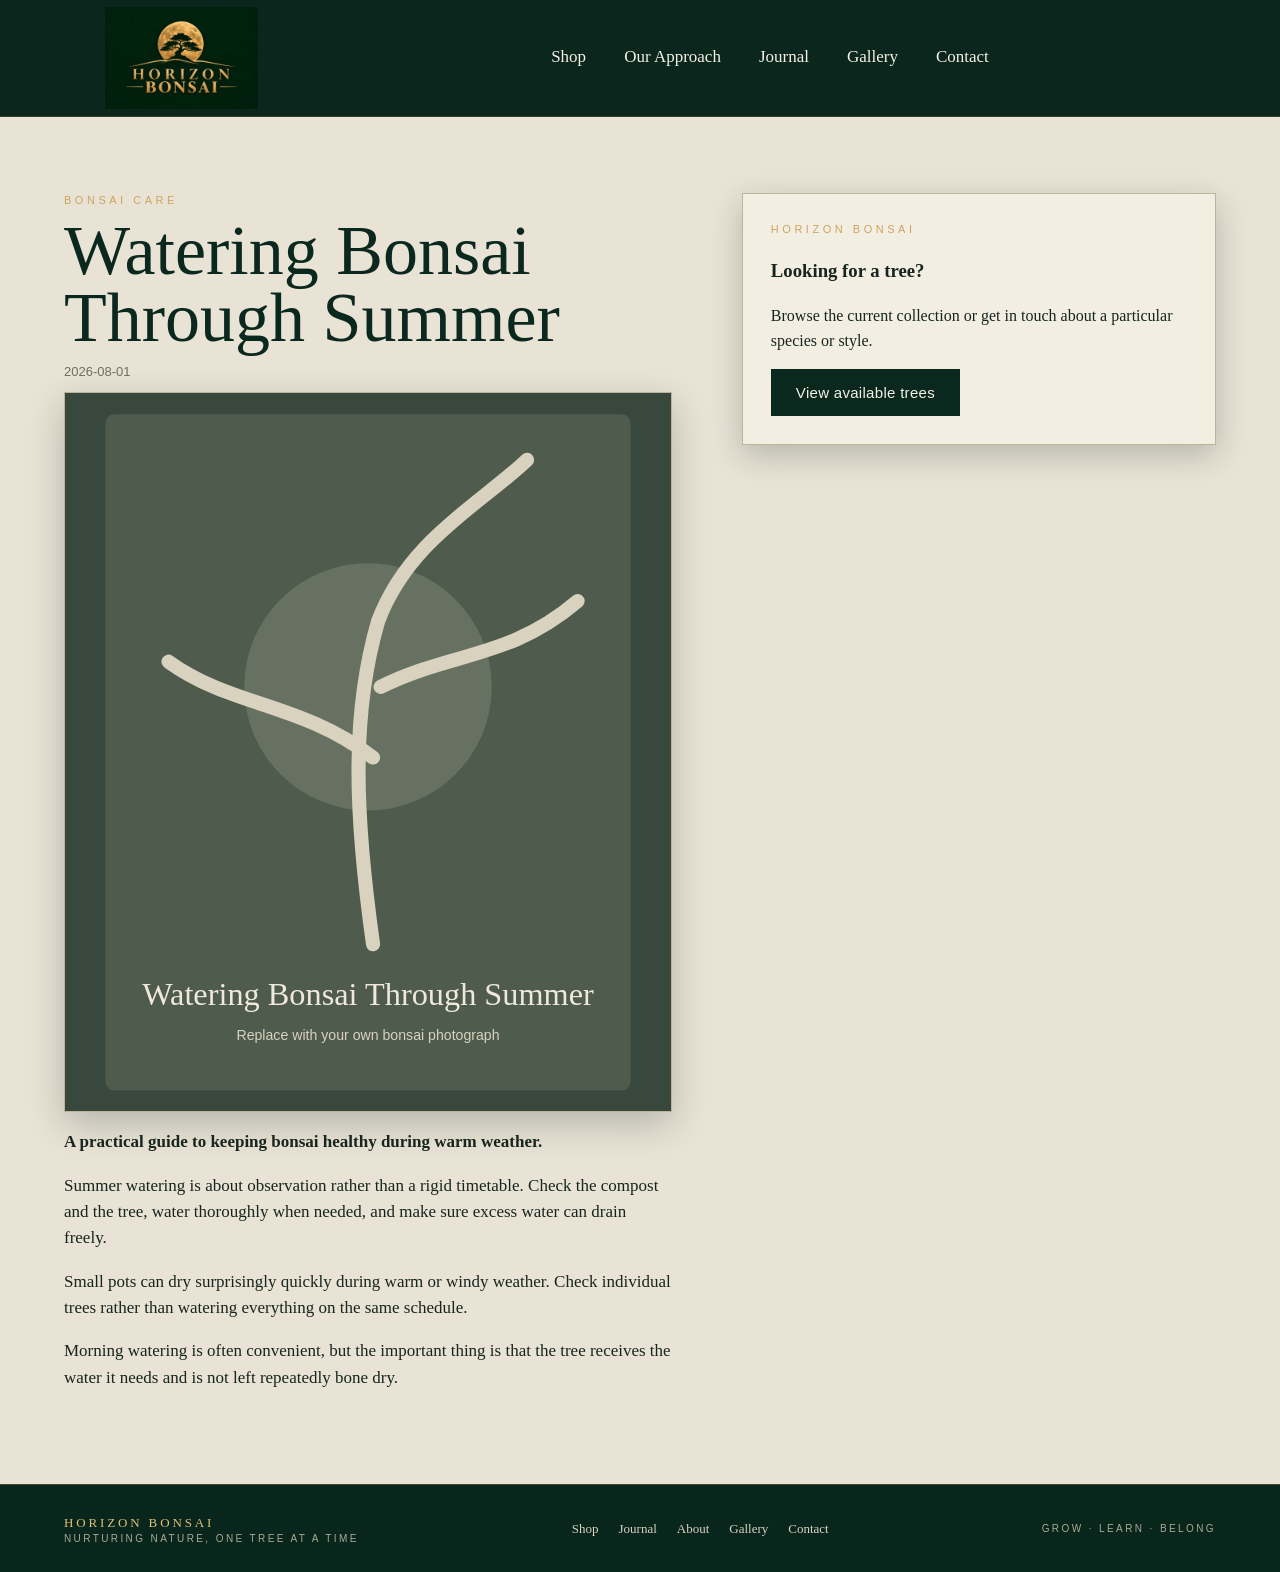
==== commit f093c32e: "Horizon Bonsai v3.61 upload" ====
--- a/journal/watering-bonsai-through-summer/index.html
+++ b/journal/watering-bonsai-through-summer/index.html
@@ -10,8 +10,8 @@
 </head><body><nav class="nav"><div class="wrap nav-in">
 <a class="brand" href="../../"><img src="../../images/horizon-bonsai-logo.jpg" alt="Horizon Bonsai"></a>
 <button class="menu" aria-label="Open menu">☰</button>
-<div class="links"><a href="../../shop.html">Shop</a><a href="../../about.html">Our Approach</a><a href="../../journal.html">Journal</a><a href="../../contact.html">Contact</a></div>
+<div class="links"><a href="../../shop.html">Shop</a><a href="../../about.html">Our Approach</a><a href="../../journal.html">Journal</a><a href="../../gallery.html">Gallery</a><a href="../../contact.html">Contact</a></div>
 </div></nav><main class="article"><div class="wrap article-layout"><article>
 <div class="eyebrow">Bonsai Care</div><h1>Watering Bonsai Through Summer</h1><p class="muted">2026-08-01</p>
 <img src="../../images/journal/watering-bonsai.svg" alt="Watering Bonsai Through Summer"><div class="article-content"><p><strong>A practical guide to keeping bonsai healthy during warm weather.</strong></p><p>Summer watering is about observation rather than a rigid timetable. Check the compost and the tree, water thoroughly when needed, and make sure excess water can drain freely.</p><p>Small pots can dry surprisingly quickly during warm or windy weather. Check individual trees rather than watering everything on the same schedule.</p><p>Morning watering is often convenient, but the important thing is that the tree receives the water it needs and is not left repeatedly bone dry.</p></div>
-</article><aside><div class="panel"><div class="eyebrow">Horizon Bonsai</div><h3>Looking for a tree?</h3><p>Browse the current collection or get in touch about a particular species or style.</p><a class="btn" href="../../shop.html">View available trees</a></div></aside></div></main><script src="../../js/app.js"></script><footer class="footer"><div class="wrap footer-in"><div><div class="footer-brand">HORIZON BONSAI</div><div class="footer-tag">NURTURING NATURE, ONE TREE AT A TIME</div></div><div class="footer-links"><a href="../../shop.html">Shop</a><a href="../../journal.html">Journal</a><a href="../../about.html">About</a><a href="../../contact.html">Contact</a></div><div class="footer-tag">GROW · LEARN · BELONG</div></div></footer></body></html>+</article><aside><div class="panel"><div class="eyebrow">Horizon Bonsai</div><h3>Looking for a tree?</h3><p>Browse the current collection or get in touch about a particular species or style.</p><a class="btn" href="../../shop.html">View available trees</a></div></aside></div></main><script src="../../js/app.js"></script><footer class="footer"><div class="wrap footer-in"><div><div class="footer-brand">HORIZON BONSAI</div><div class="footer-tag">NURTURING NATURE, ONE TREE AT A TIME</div></div><div class="footer-links"><a href="../../shop.html">Shop</a><a href="../../journal.html">Journal</a><a href="../../about.html">About</a><a href="../../gallery.html">Gallery</a><a href="../../contact.html">Contact</a></div><div class="footer-tag">GROW · LEARN · BELONG</div></div></footer></body></html>
--- a/css/style.css
+++ b/css/style.css
@@ -1,6 +1,6 @@
 :root{--green:#0b281e;--green2:#123629;--green3:#244536;--gold:#cda45f;--gold2:#e1bf7a;--paper:#e8e3d5;--paper2:#dcd5c3;--ink:#17251e;--muted:#6d705f;--line:#bdb49b;--white:#f5f1e6;--shadow:rgba(6,25,18,.22)}
 *{box-sizing:border-box}html{scroll-behavior:smooth}body{margin:0;background:var(--paper);color:var(--ink);font:400 16px/1.55 Georgia,"Times New Roman",serif}body:before{content:"";position:fixed;inset:0;pointer-events:none;opacity:.07;background-image:radial-gradient(#173428 .6px,transparent .6px);background-size:6px 6px}a{text-decoration:none;color:inherit}img{max-width:100%;display:block}.wrap{width:min(1360px,90vw);margin:auto}.eyebrow{text-transform:uppercase;letter-spacing:.32em;font:500 11px/1.4 Arial,sans-serif;color:var(--gold)}
-.nav{position:sticky;top:0;z-index:30;background:rgba(8,35,26,.985);color:var(--white);border-bottom:1px solid rgba(205,164,95,.22)}.nav-in{min-height:116px;display:grid;grid-template-columns:260px 1fr auto;gap:38px;align-items:center}.brand{display:flex;align-items:center}.brand img{width:235px;height:102px;object-fit:cover;object-position:center;border:0}.links{display:flex;justify-content:center;gap:38px;align-items:center;font-size:17px}.links a{padding:12px 0;border-bottom:2px solid transparent}.links a:hover,.links a.active{color:var(--gold2);border-color:var(--gold2)}.nav-cta{border:1px solid var(--gold);padding:13px 23px;color:var(--white)}.nav-cta:hover{background:var(--gold);color:var(--green)}.menu{display:none;border:0;background:none;color:var(--white);font-size:26px}
+.nav{position:sticky;top:0;z-index:30;background:rgba(8,35,26,.985);color:var(--white);border-bottom:1px solid rgba(205,164,95,.22)}.nav-in{min-height:116px;display:grid;grid-template-columns:260px 1fr auto;gap:38px;align-items:center}.brand{display:flex;align-items:center}.brand img{width:235px;height:102px;object-fit:contain;object-position:center;border:0}.links{display:flex;justify-content:center;gap:38px;align-items:center;font-size:17px}.links a{padding:12px 0;border-bottom:2px solid transparent}.links a:hover,.links a.active{color:var(--gold2);border-color:var(--gold2)}.nav-cta{border:1px solid var(--gold);padding:13px 23px;color:var(--white)}.nav-cta:hover{background:var(--gold);color:var(--green)}.menu{display:none;border:0;background:none;color:var(--white);font-size:26px}
 .hero{background:var(--green);color:var(--white);min-height:560px;position:relative;overflow:hidden}.hero:before{content:"";position:absolute;left:-90px;top:-80px;width:430px;height:430px;background:radial-gradient(circle,rgba(117,139,96,.20),transparent 68%);filter:blur(10px)}.hero-grid{width:min(1536px,100%);margin:auto;display:grid;grid-template-columns:47% 53%;min-height:560px}.hero-copy{padding:66px max(6vw,55px) 55px;align-self:center}.hero h1{font:500 clamp(55px,5vw,82px)/.92 Georgia,serif;letter-spacing:-.025em;margin:22px 0}.hero p{font-size:20px;line-height:1.5;max-width:650px;color:#ded9ca}.hero-actions{display:flex;gap:25px;align-items:center;margin:28px 0 34px;flex-wrap:wrap}.btn{display:inline-block;padding:14px 24px;background:var(--green);color:var(--white);border:1px solid var(--green);font:500 15px Arial,sans-serif;letter-spacing:.02em;cursor:pointer;transition:.2s}.btn:hover{transform:translateY(-2px);background:var(--green2)}.btn.gold{background:var(--gold);border-color:var(--gold);color:var(--green);font-family:Georgia,serif;font-size:17px}.btn.outline{background:transparent;border-color:var(--gold);color:var(--white)}.text-link{border-bottom:1px solid var(--gold);padding-bottom:4px}.hero-features{display:flex;gap:32px;color:#c8c4b4;font-size:14px}.hero-features span:before{content:"◆";color:var(--gold);font-size:9px;margin-right:9px}.hero-photo{background:linear-gradient(90deg,var(--green),transparent 28%),url('../images/horizon-hero.jpg') center/cover;min-height:560px;position:relative}.hero-quote{position:absolute;right:7%;bottom:48px;font-size:19px;font-style:italic;color:#e7dfcc;border-bottom:1px solid var(--gold);padding:0 0 20px 0}
 .quicklinks{background:var(--paper);border-bottom:1px solid var(--line)}.quick-grid{display:grid;grid-template-columns:repeat(4,1fr)}.quick-card{padding:34px 34px 31px;border-right:1px solid var(--line);min-height:210px}.quick-card:last-child{border-right:0}.quick-icon{font-size:32px;color:#667257}.quick-card h3{font-size:21px;margin:10px 0 6px}.quick-card p{margin:0 0 12px;color:#454c42}.quick-card a{border-bottom:1px solid #918667;padding-bottom:4px}
 section{padding:86px 0}.head{display:flex;justify-content:space-between;gap:30px;align-items:end;margin-bottom:38px}.head h1,.head h2,.article h1{font:500 58px/.95 Georgia,serif;margin:10px 0;color:var(--green)}.head p{max-width:500px;color:var(--muted)}.grid{display:grid;grid-template-columns:repeat(3,1fr);gap:22px}.product{background:rgba(245,241,230,.72);border:1px solid var(--line);transition:.25s;overflow:hidden}.product:hover{transform:translateY(-4px);box-shadow:0 18px 40px var(--shadow)}.product img{width:100%;aspect-ratio:4/5;object-fit:cover;background:#9ca38d}.body{padding:21px}.body h3{font:500 30px Georgia,serif;margin:7px 0;color:var(--green)}.muted{color:var(--muted);font:13px Arial,sans-serif}.price{font-weight:700;color:var(--green);margin:13px 0;font-family:Arial,sans-serif}.story{background:var(--green);color:var(--white)}.story .eyebrow{color:var(--gold2)}.story-grid{display:grid;grid-template-columns:1fr 1fr;gap:70px;align-items:center}.story-img{min-height:560px;background:url('../images/products/shimpaku-juniper.svg') center/cover;border:1px solid rgba(205,164,95,.25)}.story h2{font:500 62px/.95 Georgia,serif;margin:15px 0 25px;color:var(--white)}.story p{color:#d7d8cc}.gallery{display:grid;grid-template-columns:1.2fr .8fr .9fr;grid-auto-rows:230px;gap:10px}.gallery img{width:100%;height:100%;object-fit:cover}.tall{grid-row:span 2}.wide{grid-column:span 2}
@@ -8,3 +8,7 @@
 .footer{background:#08261c;color:#d9d3c2;border-top:1px solid rgba(205,164,95,.3);padding:28px 0}.footer-in{display:flex;justify-content:space-between;align-items:center;gap:25px}.footer-brand{letter-spacing:.22em;color:var(--gold2);font-size:13px}.footer-tag{font:10px Arial,sans-serif;letter-spacing:.24em;color:#a9aa96}.footer-links{display:flex;gap:20px;font-size:13px}
 @media(max-width:980px){.nav-in{grid-template-columns:190px 1fr auto;min-height:92px}.brand img{width:175px;height:76px}.links{gap:18px}.nav-cta{display:none}.hero-grid{grid-template-columns:1fr}.hero-photo{min-height:430px}.quick-grid{grid-template-columns:1fr 1fr}.quick-card:nth-child(2){border-right:0}.grid{grid-template-columns:repeat(2,1fr)}}
 @media(max-width:720px){.nav-in{display:flex;min-height:82px}.brand img{width:150px;height:66px}.links{display:none}.menu{display:block;margin-left:auto}.nav-in.open .links{display:flex;position:absolute;top:82px;left:0;right:0;background:var(--green);padding:20px 5vw;flex-direction:column;align-items:flex-start;border-bottom:1px solid rgba(205,164,95,.3)}.hero-copy{padding:55px 6vw}.hero h1{font-size:54px}.hero-features{flex-direction:column;gap:8px}.hero-photo{min-height:350px}.quick-grid,.grid,.story-grid,.contact-grid,.article-layout{grid-template-columns:1fr}.quick-card{border-right:0;border-bottom:1px solid var(--line)}.head{display:block}.head h1,.head h2,.article h1{font-size:46px;margin-bottom:20px}.gallery{grid-template-columns:1fr 1fr}.wide{grid-column:span 2}.article-layout{gap:35px}.footer-in{align-items:flex-start;flex-direction:column}}
+
+/* Gallery */
+.gallery-page{padding-top:64px}.gallery-intro{max-width:760px;margin-bottom:34px}.gallery-masonry{columns:3 300px;column-gap:16px}.gallery-item{break-inside:avoid;margin:0 0 16px;background:rgba(245,241,230,.72);border:1px solid var(--line);overflow:hidden}.gallery-item img{width:100%;height:auto;display:block;transition:transform .35s ease}.gallery-item:hover img{transform:scale(1.015)}.gallery-caption{padding:14px 16px}.gallery-caption strong{display:block;color:var(--green);font-size:18px}.gallery-caption span{display:block;color:var(--muted);font:12px Arial,sans-serif;margin-top:3px}.gallery-empty{padding:35px;border:1px dashed var(--line);background:rgba(245,241,230,.5)}
+@media(max-width:720px){.gallery-masonry{columns:1}.gallery-page{padding-top:42px}}
